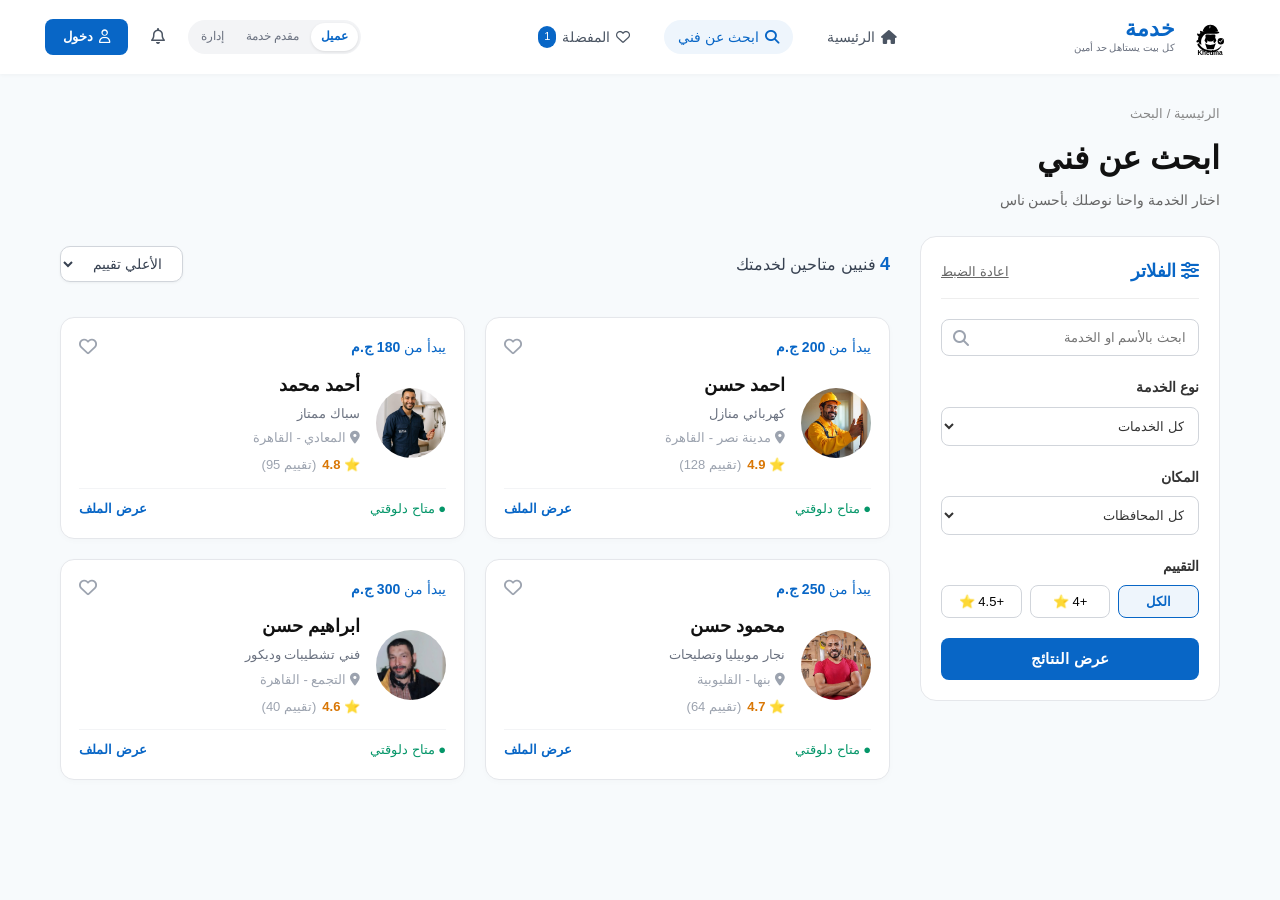
==== frontend/customer/search.html @ f74c96d8 "Add customer frontend pages and update homepage" ====
<!DOCTYPE html>
<html lang="ar" dir="rtl">
<head>
    <meta charset="UTF-8">
    <meta name="viewport" content="width=device-width, initial-scale=1.0">
    <title>Khedma - خدماتك بسهولة</title>
    <link rel="stylesheet" href="https://cdnjs.cloudflare.com/ajax/libs/font-awesome/6.5.0/css/all.min.css">
    <link rel="stylesheet" href="css/style.css">
    <link rel="stylesheet" href="css/search.css">
</head>
<body>
    <header>
        <nav class="navbar">
            <div class="nav-right">
                <a href="index.html" class="logo">
                    <span class="logo-icon"><img src="assests/icons/logo.svg" alt="logo"></span>
                    <div class="logo-text">
                        <span class="brand-name">خدمة</span>
                        <span class="brand-tagline">كل بيت يستاهل حد أمين</span>
                    </div>
                </a>
            </div>

            <ul class="nav-links">
                <li><a href="index.html"><i class="fa-solid fa-house"></i> الرئيسية</a></li>
                <li><a href="search.html" class="active"><i class="fa-solid fa-magnifying-glass"></i> ابحث عن فني</a></li>
                <li><a href="#"><i class="fa-regular fa-heart"></i> المفضلة <span class="badge">1</span></a></li>
            </ul>

            <div class="nav-left">
                <div class="user-role-toggle">
                    <span class="role-btn active">عميل</span>
                    <span class="role-btn">مقدم خدمة</span>
                    <span class="role-btn">إدارة</span>
                </div>
                <a href="#" class="icon-btn"><i class="fa-regular fa-bell"></i></a>
                <a href="#" class="login-button"><i class="fa-regular fa-user"></i> دخول</a>
            </div>
        </nav>
    </header>

    <main class="search-page-container">
        <div class="search-header-title">
            <p class="breadcrumb">الرئيسية / البحث</p>
            <h1>ابحث عن فني</h1>
            <p class="subtitle">اختار الخدمة واحنا نوصلك بأحسن ناس</p>
        </div>
        <div class="search-layout">
            <aside class="filters-sidebar">
                <div class="filter-header">
                    <h3><i class="fa-solid fa-sliders"></i> الفلاتر</h3>
                    <button type="button" id="reset-filters" class="reset-btn">اعادة الضبط</button>
                </div>
                <div class="filter-group">
                    <div class="search-input-wrapper">
                        <i class="fa-solid fa-magnifying-glass"></i>
                        <input type="text" id="search-keyword" placeholder="ابحث بالأسم او الخدمة">
                    </div>
                </div>
                <div class="filter-group">
                    <label for="job-select">نوع الخدمة</label>
                    <select id="job-select">
                        <option value="all">كل الخدمات</option>
                        <option value="كهرباء">كهربائي</option>
                        <option value="سباكة">سباك</option>
                        <option value="نجارة">نجار</option>
                        <option value="نقاشة">نقاش</option>
                    </select>
                </div>
                <div class="filter-group">
                    <label for="location-select">المكان</label>
                    <select id="location-select">
                        <option value="all">كل المحافظات</option>
                        <option value="القاهرة">القاهرة</option>
                        <option value="الجيزة">الجيزة</option>
                        <option value="القليوبية">القليوبية</option>
                    </select>
                </div>
                <div class="filter-group">
                    <label>التقييم</label>
                    <div class="rating-options">
                        <button type="button" class="rating-btn active" data-rating="all">الكل</button>
                        <button type="button" class="rating-btn" data-rating="4">+4 ⭐</button>
                        <button type="button" class="rating-btn" data-rating="4.5">+4.5 ⭐</button>
                    </div>
                </div>
                <button type="button" id="apply-filters-btn" class="apply-btn">عرض النتائج</button>
            </aside>

            <section class="results-section">
                <div class="results-header">
                    <span class="results-count"><strong id="count-number">4</strong> فنيين متاحين لخدمتك</span>
                    <div class="sort-wrapper">
                        <select id="sort-select">
                            <option value="rating">الأعلي تقييم</option>
                            <option value="price-low">الأقل سعر</option>
                            <option value="price-high">الأعلي سعر</option>
                        </select>
                    </div>
                </div>

                <div class="workers-list-grid" id="workers-list">
                    <!-- 1. كارت أحمد حسن (كهربائي) -->
                    <div class="search-worker-card" data-job="كهربائي" data-location="القاهرة" data-price="200" data-rating="4.9">
                        <div class="card-top">
                            <span class="price-tag">يبدأ من <strong>200 ج.م</strong></span>
                            <button type="button" class="fav-btn"><i class="fa-regular fa-heart"></i></button>
                        </div>
                        <div class="card-body">
                            <img src="assests/images/كهربائي.jpeg" alt="فني">
                            <div class="card-info">
                                <h3>احمد حسن</h3>
                                <p class="job-title">كهربائي منازل</p>
                                <p class="location-text"><i class="fa-solid fa-location-dot"></i> مدينة نصر - القاهرة</p>
                                <div class="rating-badge">
                                    <span class="stars">⭐ 4.9</span>
                                    <span class="reviews-count">(تقييم 128)</span>
                                </div>
                            </div>
                        </div>
                        <div class="card-footer">
                            <span class="status-online">● متاح دلوقتي</span>
                            <a href="worker-details.html" onclick="saveWorkerData('أحمد حسن', 'كهربائي منازل', '200', 'assests/images/كهربائي.jpeg', '4.9')" class="view-profile-btn">عرض الملف</a>
                        </div>
                    </div>

                    <!-- 2. كارت أحمد محمد (سباك) -->
                    <div class="search-worker-card" data-job="سباك" data-location="القاهرة" data-price="180" data-rating="4.8">
                        <div class="card-top">
                            <span class="price-tag">يبدأ من <strong>180 ج.م</strong></span>
                            <button type="button" class="fav-btn"><i class="fa-regular fa-heart"></i></button>
                        </div>
                        <div class="card-body">
                            <img src="assests/images/سباك.jpeg" alt="فني">
                            <div class="card-info">
                                <h3>أحمد محمد</h3>
                                <p class="job-title">سباك ممتاز</p>
                                <p class="location-text"><i class="fa-solid fa-location-dot"></i> المعادي - القاهرة</p>
                                <div class="rating-badge">
                                    <span class="stars">⭐ 4.8</span>
                                    <span class="reviews-count">(تقييم 95)</span>
                                </div>
                            </div>
                        </div>
                        <div class="card-footer">
                            <span class="status-online">● متاح دلوقتي</span>
                            <a href="worker-details.html" onclick="saveWorkerData('أحمد محمد', 'سباك ممتاز', '180', 'assests/images/سباك.jpeg', '4.8')" class="view-profile-btn">عرض الملف</a>
                        </div>
                    </div>

                    <!-- 3. كارت محمود حسن (نجار) -->
                    <div class="search-worker-card" data-job="نجار" data-location="القليوبية" data-price="250" data-rating="4.7">
                        <div class="card-top">
                            <span class="price-tag">يبدأ من <strong>250 ج.م</strong></span>
                            <button type="button" class="fav-btn"><i class="fa-regular fa-heart"></i></button>
                        </div>
                        <div class="card-body">
                            <img src="assests/images/نجار.jpeg" alt="فني">
                            <div class="card-info">
                                <h3>محمود حسن</h3>
                                <p class="job-title">نجار موبيليا وتصليحات</p>
                                <p class="location-text"><i class="fa-solid fa-location-dot"></i> بنها - القليوبية</p>
                                <div class="rating-badge">
                                    <span class="stars">⭐ 4.7</span>
                                    <span class="reviews-count">(تقييم 64)</span>
                                </div>
                            </div>
                        </div>
                        <div class="card-footer">
                            <span class="status-online">● متاح دلوقتي</span>
                            <a href="worker-details.html" onclick="saveWorkerData('محمود حسن', 'نجار موبيليا وتصليحات', '250', 'assests/images/نجار.jpeg', '4.7')" class="view-profile-btn">عرض الملف</a>
                        </div>
                    </div>

                    <!-- 4. كارت ابراهيم حسن (نقاش) -->
                    <div class="search-worker-card" data-job="نقاش" data-location="القاهرة" data-price="300" data-rating="4.6">
                        <div class="card-top">
                            <span class="price-tag">يبدأ من <strong>300 ج.م</strong></span>
                            <button type="button" class="fav-btn"><i class="fa-regular fa-heart"></i></button>
                        </div>
                        <div class="card-body">
                            <img src="assests/images/نقاش.jpeg" alt="فني">
                            <div class="card-info">
                                <h3>ابراهيم حسن</h3>
                                <p class="job-title">فني تشطيبات وديكور</p>
                                <p class="location-text"><i class="fa-solid fa-location-dot"></i> التجمع - القاهرة</p>
                                <div class="rating-badge">
                                    <span class="stars">⭐ 4.6</span>
                                    <span class="reviews-count">(تقييم 40)</span>
                                </div>
                            </div>
                        </div>
                        <div class="card-footer">
                            <span class="status-online">● متاح دلوقتي</span>
                            <a href="worker-details.html" onclick="saveWorkerData('ابراهيم حسن', 'فني تشطيبات وديكور', '300', 'assests/images/نقاش.jpeg', '4.6')" class="view-profile-btn">عرض الملف</a>
                        </div>
                    </div>

                </div>
            </section>
        </div>
    </main>

    <script src="js/search.js"></script>
</body>
</html>
---- frontend/customer/css/style.css ----
* {
    margin: 0;
    padding: 0;
    box-sizing: border-box;
}

body {
    font-family: 'Segoe UI', Tahoma, Geneva, Verdana, sans-serif;
    background-color: #f7fafc;
    color: #1f2937;
    line-height: 1.6;
}

a {
    text-decoration: none;
}

.top-bar {
    background-color: #eef5fc;
    text-align: center;
    padding: 8px 15px;
    font-size: 13px;
    color: #0866c6;
    border-bottom: 1px solid #d5e6f8;
}

.top-bar a {
    color: #0866c6;
    font-weight: bold;
    text-decoration: underline;
    margin-right: 5px;
}

header {
    width: 100%;
    background-color: #ffffff;
    box-shadow: 0 1px 4px rgba(0,0,0,0.04);
    position: sticky;
    top: 0;
    z-index: 100;
}

.navbar {
    max-width: 1240px;
    margin: auto;
    display: flex;
    justify-content: space-between;
    align-items: center;
    padding: 12px 25px;
}

.nav-right {
    display: flex;
    align-items: center;
}

.logo {
    display: flex;
    align-items: center;
    gap: 10px;
}

.logo-icon {
    width: 50px;
    height: 50px;
    background-color: white;
    color: white;
    border-radius: 10px;
    display: flex;
    align-items: center;
    justify-content: center;
    font-size: 18px;
}

.brand-name {
    font-size: 22px;
    font-weight: 800;
    color: #0866c6;
    display: block;
    line-height: 1;
}

.brand-tagline {
    font-size: 10px;
    color: #6b7280;
    display: block;
}

.nav-links {
    display: flex;
    align-items: center;
    list-style: none;
    gap: 20px;
}

.nav-links a {
    color: #4b5563;
    font-size: 14px;
    font-weight: 500;
    padding: 6px 14px;
    border-radius: 20px;
    transition: all 0.2s;
    display: flex;
    align-items: center;
    gap: 6px;
}

.nav-links a.active, .nav-links a:hover {
    background-color: #eef5fc;
    color: #0866c6;
}

.badge {
    background-color: #0866c6;
    color: white;
    font-size: 11px;
    padding: 2px 6px;
    border-radius: 10px;
}

.nav-left {
    display: flex;
    align-items: center;
    gap: 15px;
}

.user-role-toggle {
    background-color: #f3f4f6;
    padding: 3px;
    border-radius: 20px;
    display: flex;
    gap: 2px;
}

.role-btn {
    font-size: 12px;
    padding: 4px 10px;
    border-radius: 15px;
    cursor: pointer;
    color: #6b7280;
}

.role-btn.active {
    background-color: #ffffff;
    color: #0866c6;
    font-weight: bold;
    box-shadow: 0 1px 3px rgba(0,0,0,0.1);
}

.icon-btn {
    color: #4b5563;
    font-size: 16px;
    padding: 8px;
    border-radius: 50%;
    transition: background 0.2s;
}

.icon-btn:hover {
    background-color: #f3f4f6;
}

.login-button {
    background-color: #0866c6;
    color: white;
    padding: 8px 18px;
    border-radius: 8px;
    font-size: 13px;
    font-weight: 600;
    display: flex;
    align-items: center;
    gap: 6px;
}

.hero {
    max-width: 1240px;
    margin: 25px auto;
    padding: 0 20px;
}

.hero-container {
    background: linear-gradient(135deg, #0866c6 0%, #05417e 100%);
    border-radius: 24px;
    display: flex;
    flex-direction: row-reverse;
    align-items: center;
    overflow: hidden;
    color: white;
    min-height: 440px;
    box-shadow: 0 10px 25px rgba(8, 102, 198, 0.15);
}

.hero-content {
    width: 55%;
    padding: 50px;
    text-align: right;
}

.hero-badge {
    background-color: rgba(255, 255, 255, 0.15);
    padding: 6px 14px;
    border-radius: 20px;
    font-size: 12px;
    display: inline-block;
    margin-bottom: 20px;
}

.hero-content h1 {
    font-size: 40px;
    line-height: 1.25;
    font-weight: 800;
    margin-bottom: 15px;
}

.hero-content p {
    color: #d6e8fc;
    font-size: 15px;
    line-height: 1.7;
    margin-bottom: 30px;
}

.hero-search {
    background: #ffffff;
    padding: 6px;
    border-radius: 14px;
    display: flex;
    align-items: center;
    gap: 10px;
    box-shadow: 0 4px 15px rgba(0,0,0,0.1);
}

.search-input-group {
    display: flex;
    align-items: center;
    gap: 10px;
    flex: 1;
    padding-right: 12px;
}

.search-input-group i {
    color: #9ca3af;
}

.search-input-group input {
    width: 100%;
    border: none;
    outline: none;
    font-size: 14px;
    color: #333;
}

.hero-search-btn {
    background-color: #05417e;
    color: white;
    border: none;
    padding: 12px 20px;
    border-radius: 10px;
    font-size: 13px;
    font-weight: 600;
    cursor: pointer;
    display: flex;
    align-items: center;
    gap: 8px;
    transition: background 0.2s;
}

.hero-search-btn:hover {
    background-color: #032b53;
}

.hero-features {
    display: flex;
    gap: 15px;
    margin-top: 25px;
    font-size: 12px;
    color: #d6e8fc;
}

.hero-image {
    width: 45%;
    height: 440px;
    position: relative;
}

.hero-image img {
    width: 100%;
    height: 100%;
    object-fit: cover;
    object-position: top center;
}

.verified-badge {
    position: absolute;
    bottom: 30px;
    left: 30px;
    right: auto;
    background: rgba(255, 255, 255, 0.95);
    backdrop-filter: blur(5px);
    padding: 10px 16px;
    border-radius: 14px;
    display: flex;
    align-items: center;
    gap: 10px;
    color: #111;
    box-shadow: 0 4px 15px rgba(0,0,0,0.1);
}

.verified-icon {
    color: #059669;
    font-size: 22px;
}

.verified-text strong {
    display: block;
    font-size: 12px;
}

.verified-text small {
    color: #6b7280;
    font-size: 10px;
}

.stat-badge {
    position: absolute;
    top: 30px;
    right: 30px;
    left: auto;
    background: #0866c6;
    color: white;
    padding: 8px 14px;
    border-radius: 12px;
    text-align: center;
    border: 1px solid rgba(255,255,255,0.2);
}

.stat-badge strong {
    display: block;
    font-size: 16px;
}

.stat-badge small {
    font-size: 9px;
    color: #d6e8fc;
}

.section-container {
    max-width: 1240px;
    margin: auto;
    padding: 50px 20px;
}

.section-header-flex {
    display: flex;
    justify-content: space-between;
    align-items: flex-end;
    margin-bottom: 30px;
}

.sub-title {
    font-size: 13px;
    color: #0866c6;
    font-weight: 600;
    display: block;
    margin-bottom: 4px;
}

.section-title h2 {
    font-size: 26px;
    color: #111827;
}

.view-all-link {
    color: #0866c6;
    font-size: 14px;
    font-weight: 600;
}

.categories-grid {
    display: grid;
    grid-template-columns: repeat(6, 1fr);
    gap: 16px;
}

.category-card {
    background: white;
    border: 1px solid #e5e7eb;
    border-radius: 16px;
    padding: 22px 10px;
    text-align: center;
    display: flex;
    flex-direction: column;
    align-items: center;
    gap: 12px;
    transition: all 0.25s ease;
}

.category-card:hover {
    transform: translateY(-5px);
    border-color: #0866c6;
    box-shadow: 0 8px 20px rgba(0,0,0,0.04);
}

.icon-box {
    width: 50px;
    height: 50px;
    border-radius: 14px;
    display: flex;
    align-items: center;
    justify-content: center;
    font-size: 20px;
}

.blue-bg { background: #eef5fc; color: #0866c6; }
.yellow-bg { background: #fef3c7; color: #d97706; }
.orange-bg { background: #ffedd5; color: #ea580c; }
.purple-bg { background: #f3e8ff; color: #9333ea; }
.green-bg { background: #dcfce7; color: #16a34a; }
.teal-bg { background: #ccfbf1; color: #0d9488; }

.category-card h3 {
    font-size: 14px;
    color: #374151;
}

.workers {
    background-color: #f1f6fb;
}

.workers-grid {
    display: grid;
    grid-template-columns: repeat(3, 1fr);
    gap: 20px;
}

.worker-card {
    background: white;
    border-radius: 16px;
    padding: 20px;
    border: 1px solid #e5e7eb;
    display: flex;
    flex-direction: column;
    gap: 15px;
    transition: transform 0.2s;
}

.worker-card:hover {
    transform: translateY(-4px);
    box-shadow: 0 6px 18px rgba(0,0,0,0.05);
}

.card-head {
    display: flex;
    justify-content: space-between;
    align-items: center;
}

.price-text {
    font-size: 13px;
    color: #6b7280;
}

.price-text strong {
    color: #0866c6;
    font-size: 15px;
}

.like-btn {
    background: #f9fafb;
    border: 1px solid #e5e7eb;
    width: 32px;
    height: 32px;
    border-radius: 50%;
    color: #9ca3af;
    cursor: pointer;
}

.like-btn.liked {
    color: #ef4444;
    background: #fee2e2;
    border-color: #fca5a5;
}

.card-profile {
    display: flex;
    align-items: center;
    gap: 14px;
}

.card-profile img {
    width: 65px;
    height: 65px;
    border-radius: 50%;
    object-fit: cover;
}

.profile-details h3 {
    font-size: 16px;
    color: #111;
}

.online-dot {
    display: inline-block;
    width: 8px;
    height: 8px;
    background: #10b981;
    border-radius: 50%;
    margin-right: 4px;
}

.job-tag {
    font-size: 12px;
    color: #0866c6;
    font-weight: 600;
}

.location-tag {
    font-size: 11px;
    color: #9ca3af;
}

.card-stats {
    display: flex;
    justify-content: space-between;
    font-size: 12px;
    color: #6b7280;
    background: #f9fafb;
    padding: 8px 12px;
    border-radius: 10px;
}

.star { color: #f59e0b; }

.card-action {
    display: flex;
    justify-content: space-between;
    align-items: center;
    padding-top: 5px;
}

.available-status {
    font-size: 11px;
    color: #10b981;
}

.profile-link {
    font-size: 13px;
    color: #0866c6;
    font-weight: bold;
}

.banner-cta {
    padding-bottom: 60px;
}

.cta-box {
    background: #eef5fc;
    border: 1px dashed #0866c6;
    border-radius: 20px;
    padding: 35px 45px;
    display: flex;
    justify-content: space-between;
    align-items: center;
}

.cta-subtitle {
    font-size: 12px;
    color: #0866c6;
    font-weight: bold;
}

.cta-content h2 {
    font-size: 24px;
    color: #111;
    margin: 4px 0;
}

.cta-content p {
    font-size: 13px;
    color: #6b7280;
}

.cta-btn {
    background-color: #0866c6;
    color: white;
    padding: 12px 24px;
    border-radius: 10px;
    font-size: 14px;
    font-weight: bold;
}

@media (max-width: 992px) {
    .hero-container { flex-direction: column; }
    .hero-content, .hero-image { width: 100%; }
    .categories-grid { grid-template-columns: repeat(3, 1fr); }
    .workers-grid { grid-template-columns: 1fr; }
    .cta-box { flex-direction: column; text-align: center; gap: 20px; }
}
---- frontend/customer/css/search.css ----
.search-page-container {
    max-width: 1200px;
    margin: 30px auto;
    padding: 0 20px;
}

.search-header-title {
    margin-bottom: 25px;
    text-align: right;
}

.breadcrumb {
    font-size: 13px;
    color: #888;
    margin-bottom: 8px;
    direction: rtl;
}

.search-header-title h1 {
    font-size: 32px;
    color: #111;
    margin-bottom: 5px;
}

.subtitle {
    font-size: 14px;
    color: #666;
}

.search-layout {
    display: flex;
    gap: 30px;
    align-items: flex-start;
    flex-direction: row;
}

.filters-sidebar {
    width: 300px;
    background: #ffffff;
    border: 1px solid #e5e7eb;
    border-radius: 16px;
    padding: 20px;
    flex-shrink: 0;
    text-align: right;
}

.filter-header {
    display: flex;
    justify-content: space-between;
    align-items: center;
    margin-bottom: 20px;
    padding-bottom: 12px;
    border-bottom: 1px solid #eee;
}

.filter-header h3 {
    font-size: 18px;
    color: #0866c6;
}

.reset-btn {
    background: none;
    border: none;
    color: #666;
    font-size: 13px;
    cursor: pointer;
    text-decoration: underline;
}

.filter-group {
    margin-bottom: 20px;
    text-align: right;
}

.filter-group label {
    display: block;
    font-size: 14px;
    font-weight: 600;
    color: #333;
    margin-bottom: 8px;
}

.search-input-wrapper {
    position: relative;
    display: flex;
    align-items: center;
}

.search-input-wrapper i {
    position: absolute;
    left: 12px;
    color: #9ca3af;
}

.search-input-wrapper input {
    width: 100%;
    padding: 10px 12px 10px 38px;
    border: 1px solid #d1d5db;
    border-radius: 8px;
    outline: none;
    font-size: 13px;
    text-align: right;
}

.filter-group select {
    width: 100%;
    padding: 10px;
    border: 1px solid #d1d5db;
    border-radius: 8px;
    outline: none;
    background: white;
    font-size: 13px;
    color: #333;
    text-align: right;
}

.filter-group input[type="range"] {
    width: 100%;
    accent-color: #0866c6;
}

.rating-options {
    display: flex;
    gap: 8px;
}

.rating-btn {
    flex: 1;
    padding: 8px 0;
    border: 1px solid #d1d5db;
    background: white;
    border-radius: 8px;
    font-size: 13px;
    cursor: pointer;
    transition: 0.2s;
}

.rating-btn.active, .rating-btn:hover {
    background-color: #eef5fc;
    border-color: #0866c6;
    color: #0866c6;
    font-weight: bold;
}

.apply-btn {
    width: 100%;
    background-color: #0866c6;
    color: white;
    border: none;
    padding: 12px;
    border-radius: 8px;
    font-size: 15px;
    font-weight: bold;
    cursor: pointer;
    transition: background 0.2s;
}

.apply-btn:hover {
    background-color: #05417e;
}

.results-section {
    flex: 1;
}

.results-header {
    display: flex;
    justify-content: space-between;
    align-items: center;
    margin-bottom: 25px;
    padding: 10px 0;
}

.results-count {
    font-size: 16px;
    color: #374151;
}

.results-count strong {
    color: #0866c6;
    font-size: 18px;
}

.sort-wrapper {
    display: flex;
    align-items: center;
    gap: 8px;
}

.sort-wrapper select {
    padding: 8px 16px;
    border: 1px solid #d1d5db;
    border-radius: 10px;
    background-color: #ffffff;
    font-size: 14px;
    color: #374151;
    outline: none;
    cursor: pointer;
    text-align: right;
    transition: all 0.2s ease;
    box-shadow: 0 1px 3px rgba(0,0,0,0.05);
}

.sort-wrapper select:hover {
    border-color: #0866c6;
}

.sort-wrapper select:focus {
    border-color: #0866c6;
    box-shadow: 0 0 0 3px rgba(8, 102, 198, 0.1);
}

.workers-list-grid {
    display: grid;
    grid-template-columns: repeat(2, 1fr);
    gap: 20px;
}

.search-worker-card {
    background: white;
    border: 1px solid #e5e7eb;
    border-radius: 14px;
    padding: 18px;
    display: flex;
    flex-direction: column;
    gap: 12px;
    box-shadow: 0 2px 6px rgba(0,0,0,0.02);
    transition: transform 0.2s;
}

.search-worker-card:hover {
    transform: translateY(-3px);
    box-shadow: 0 4px 12px rgba(0,0,0,0.06);
}

.card-top {
    display: flex;
    justify-content: space-between;
    align-items: center;
}

.price-tag {
    font-size: 14px;
    color: #0866c6;
}

.fav-btn {
    background: none;
    border: none;
    font-size: 18px;
    color: #9ca3af;
    cursor: pointer;
}

.card-body {
    display: flex;
    gap: 16px;
    align-items: center;
}

.card-body img {
    width: 70px;
    height: 70px;
    border-radius: 50%;
    object-fit: cover;
}

.card-info {
    text-align: right;
    flex: 1;
}

.card-info h3 {
    font-size: 18px;
    color: #111;
    margin-bottom: 4px;
}

.job-title {
    font-size: 13px;
    color: #6b7280;
    margin-bottom: 4px;
}

.location-text {
    font-size: 13px;
    color: #9ca3af;
    margin-bottom: 6px;
}

.rating-badge {
    display: flex;
    gap: 6px;
    font-size: 13px;
    justify-content: flex-start;
}

.stars {
    color: #d97706;
    font-weight: bold;
}

.reviews-count {
    color: #9ca3af;
}

.card-footer {
    display: flex;
    justify-content: space-between;
    align-items: center;
    border-top: 1px solid #f3f4f6;
    padding-top: 10px;
    font-size: 13px;
}

.status-online {
    color: #059669;
}

.view-profile-btn {
    color: #0866c6;
    font-weight: bold;
    text-decoration: none;
}

@media (max-width: 850px) {
    .search-layout {
        flex-direction: column;
    }
    .filters-sidebar {
        width: 100%;
    }
    .workers-list-grid {
        grid-template-columns: 1fr;
    }
}
/* تثبيت اتجاه الـ Navbar في صفحة البحث ليكون مطابقاً للرئيسية */
.navbar {
    display: flex;
    flex-direction: row !important;
    justify-content: space-between !important;
    align-items: center;
}
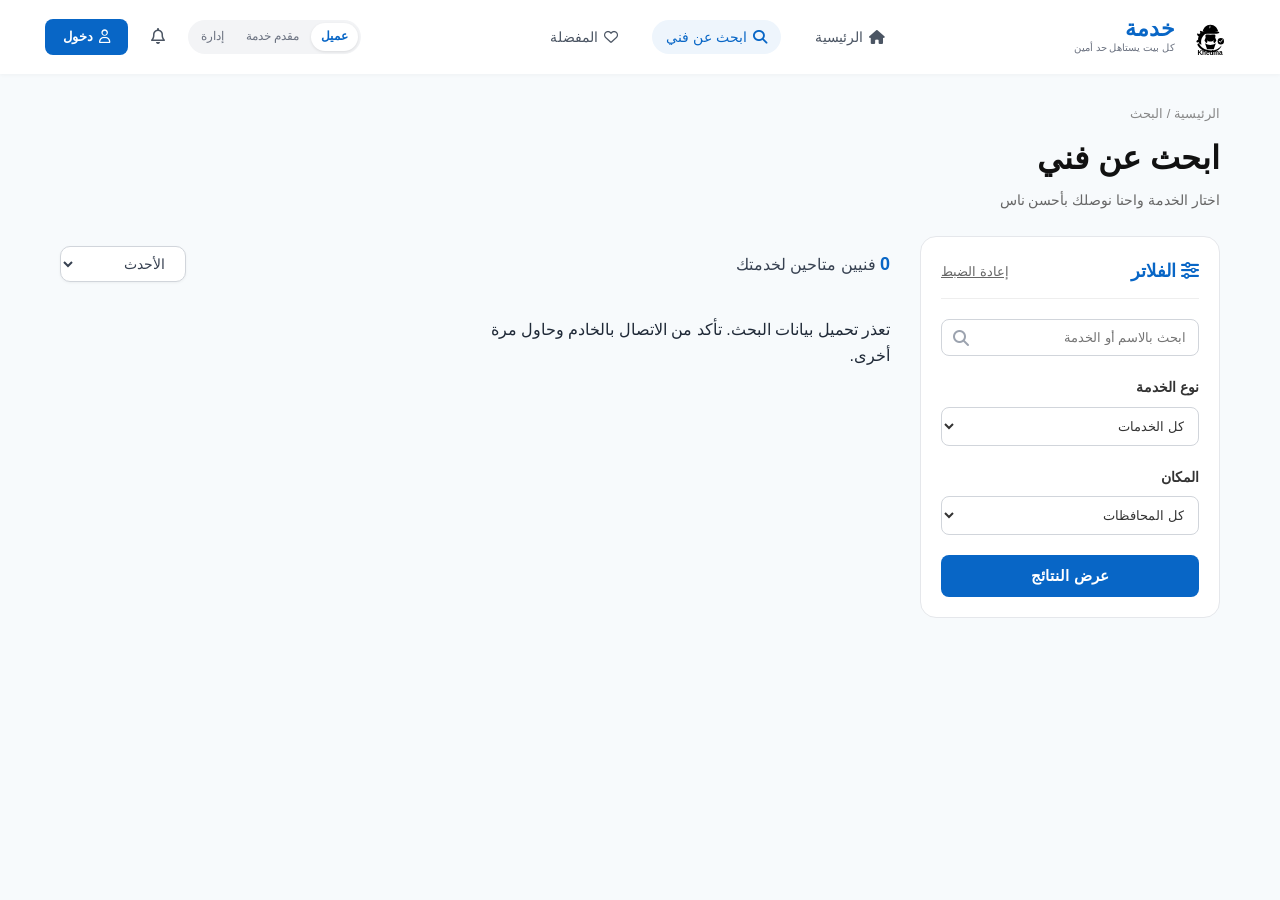
==== commit 29d7cb00: "Complete customer frontend and backend features" ====
--- a/frontend/customer/search.html
+++ b/frontend/customer/search.html
@@ -1,19 +1,24 @@
+
 <!DOCTYPE html>
 <html lang="ar" dir="rtl">
 <head>
     <meta charset="UTF-8">
     <meta name="viewport" content="width=device-width, initial-scale=1.0">
     <title>Khedma - خدماتك بسهولة</title>
+
     <link rel="stylesheet" href="https://cdnjs.cloudflare.com/ajax/libs/font-awesome/6.5.0/css/all.min.css">
     <link rel="stylesheet" href="css/style.css">
     <link rel="stylesheet" href="css/search.css">
 </head>
 <body>
+
     <header>
         <nav class="navbar">
             <div class="nav-right">
                 <a href="index.html" class="logo">
-                    <span class="logo-icon"><img src="assests/icons/logo.svg" alt="logo"></span>
+                    <span class="logo-icon">
+                        <img src="assests/icons/logo.svg" alt="logo">
+                    </span>
                     <div class="logo-text">
                         <span class="brand-name">خدمة</span>
                         <span class="brand-tagline">كل بيت يستاهل حد أمين</span>
@@ -24,7 +29,7 @@
             <ul class="nav-links">
                 <li><a href="index.html"><i class="fa-solid fa-house"></i> الرئيسية</a></li>
                 <li><a href="search.html" class="active"><i class="fa-solid fa-magnifying-glass"></i> ابحث عن فني</a></li>
-                <li><a href="#"><i class="fa-regular fa-heart"></i> المفضلة <span class="badge">1</span></a></li>
+                <li><a href="#"><i class="fa-regular fa-heart"></i> المفضلة</a></li>
             </ul>
 
             <div class="nav-left">
@@ -33,174 +38,95 @@
                     <span class="role-btn">مقدم خدمة</span>
                     <span class="role-btn">إدارة</span>
                 </div>
-                <a href="#" class="icon-btn"><i class="fa-regular fa-bell"></i></a>
-                <a href="#" class="login-button"><i class="fa-regular fa-user"></i> دخول</a>
+
+                <a href="#" class="icon-btn">
+                    <i class="fa-regular fa-bell"></i>
+                </a>
+
+                <a href="#" class="login-button">
+                    <i class="fa-regular fa-user"></i> دخول
+                </a>
             </div>
         </nav>
     </header>
 
     <main class="search-page-container">
+
         <div class="search-header-title">
             <p class="breadcrumb">الرئيسية / البحث</p>
             <h1>ابحث عن فني</h1>
             <p class="subtitle">اختار الخدمة واحنا نوصلك بأحسن ناس</p>
         </div>
+
         <div class="search-layout">
+
             <aside class="filters-sidebar">
+
                 <div class="filter-header">
                     <h3><i class="fa-solid fa-sliders"></i> الفلاتر</h3>
-                    <button type="button" id="reset-filters" class="reset-btn">اعادة الضبط</button>
+                    <button type="button" id="reset-filters" class="reset-btn">
+                        إعادة الضبط
+                    </button>
                 </div>
+
                 <div class="filter-group">
                     <div class="search-input-wrapper">
                         <i class="fa-solid fa-magnifying-glass"></i>
-                        <input type="text" id="search-keyword" placeholder="ابحث بالأسم او الخدمة">
+                        <input
+                            type="text"
+                            id="search-keyword"
+                            placeholder="ابحث بالاسم أو الخدمة"
+                        >
                     </div>
                 </div>
+
                 <div class="filter-group">
                     <label for="job-select">نوع الخدمة</label>
                     <select id="job-select">
                         <option value="all">كل الخدمات</option>
-                        <option value="كهرباء">كهربائي</option>
-                        <option value="سباكة">سباك</option>
-                        <option value="نجارة">نجار</option>
-                        <option value="نقاشة">نقاش</option>
                     </select>
                 </div>
+
                 <div class="filter-group">
                     <label for="location-select">المكان</label>
                     <select id="location-select">
                         <option value="all">كل المحافظات</option>
-                        <option value="القاهرة">القاهرة</option>
-                        <option value="الجيزة">الجيزة</option>
-                        <option value="القليوبية">القليوبية</option>
                     </select>
                 </div>
-                <div class="filter-group">
-                    <label>التقييم</label>
-                    <div class="rating-options">
-                        <button type="button" class="rating-btn active" data-rating="all">الكل</button>
-                        <button type="button" class="rating-btn" data-rating="4">+4 ⭐</button>
-                        <button type="button" class="rating-btn" data-rating="4.5">+4.5 ⭐</button>
-                    </div>
-                </div>
-                <button type="button" id="apply-filters-btn" class="apply-btn">عرض النتائج</button>
+
+                <button type="button" id="apply-filters-btn" class="apply-btn">
+                    عرض النتائج
+                </button>
+
             </aside>
 
             <section class="results-section">
+
                 <div class="results-header">
-                    <span class="results-count"><strong id="count-number">4</strong> فنيين متاحين لخدمتك</span>
+                    <span class="results-count">
+                        <strong id="count-number">0</strong>
+                        فنيين متاحين لخدمتك
+                    </span>
+
                     <div class="sort-wrapper">
                         <select id="sort-select">
-                            <option value="rating">الأعلي تقييم</option>
-                            <option value="price-low">الأقل سعر</option>
-                            <option value="price-high">الأعلي سعر</option>
+                            <option value="newest">الأحدث</option>
+                            <option value="price_low">الأقل سعرًا</option>
+                            <option value="price_high">الأعلى سعرًا</option>
                         </select>
                     </div>
                 </div>
 
                 <div class="workers-list-grid" id="workers-list">
-                    <!-- 1. كارت أحمد حسن (كهربائي) -->
-                    <div class="search-worker-card" data-job="كهربائي" data-location="القاهرة" data-price="200" data-rating="4.9">
-                        <div class="card-top">
-                            <span class="price-tag">يبدأ من <strong>200 ج.م</strong></span>
-                            <button type="button" class="fav-btn"><i class="fa-regular fa-heart"></i></button>
-                        </div>
-                        <div class="card-body">
-                            <img src="assests/images/كهربائي.jpeg" alt="فني">
-                            <div class="card-info">
-                                <h3>احمد حسن</h3>
-                                <p class="job-title">كهربائي منازل</p>
-                                <p class="location-text"><i class="fa-solid fa-location-dot"></i> مدينة نصر - القاهرة</p>
-                                <div class="rating-badge">
-                                    <span class="stars">⭐ 4.9</span>
-                                    <span class="reviews-count">(تقييم 128)</span>
-                                </div>
-                            </div>
-                        </div>
-                        <div class="card-footer">
-                            <span class="status-online">● متاح دلوقتي</span>
-                            <a href="worker-details.html" onclick="saveWorkerData('أحمد حسن', 'كهربائي منازل', '200', 'assests/images/كهربائي.jpeg', '4.9')" class="view-profile-btn">عرض الملف</a>
-                        </div>
-                    </div>
+                    <p id="workers-message">جاري تحميل الفنيين...</p>
+                </div>
 
-                    <!-- 2. كارت أحمد محمد (سباك) -->
-                    <div class="search-worker-card" data-job="سباك" data-location="القاهرة" data-price="180" data-rating="4.8">
-                        <div class="card-top">
-                            <span class="price-tag">يبدأ من <strong>180 ج.م</strong></span>
-                            <button type="button" class="fav-btn"><i class="fa-regular fa-heart"></i></button>
-                        </div>
-                        <div class="card-body">
-                            <img src="assests/images/سباك.jpeg" alt="فني">
-                            <div class="card-info">
-                                <h3>أحمد محمد</h3>
-                                <p class="job-title">سباك ممتاز</p>
-                                <p class="location-text"><i class="fa-solid fa-location-dot"></i> المعادي - القاهرة</p>
-                                <div class="rating-badge">
-                                    <span class="stars">⭐ 4.8</span>
-                                    <span class="reviews-count">(تقييم 95)</span>
-                                </div>
-                            </div>
-                        </div>
-                        <div class="card-footer">
-                            <span class="status-online">● متاح دلوقتي</span>
-                            <a href="worker-details.html" onclick="saveWorkerData('أحمد محمد', 'سباك ممتاز', '180', 'assests/images/سباك.jpeg', '4.8')" class="view-profile-btn">عرض الملف</a>
-                        </div>
-                    </div>
+            </section>
 
-                    <!-- 3. كارت محمود حسن (نجار) -->
-                    <div class="search-worker-card" data-job="نجار" data-location="القليوبية" data-price="250" data-rating="4.7">
-                        <div class="card-top">
-                            <span class="price-tag">يبدأ من <strong>250 ج.م</strong></span>
-                            <button type="button" class="fav-btn"><i class="fa-regular fa-heart"></i></button>
-                        </div>
-                        <div class="card-body">
-                            <img src="assests/images/نجار.jpeg" alt="فني">
-                            <div class="card-info">
-                                <h3>محمود حسن</h3>
-                                <p class="job-title">نجار موبيليا وتصليحات</p>
-                                <p class="location-text"><i class="fa-solid fa-location-dot"></i> بنها - القليوبية</p>
-                                <div class="rating-badge">
-                                    <span class="stars">⭐ 4.7</span>
-                                    <span class="reviews-count">(تقييم 64)</span>
-                                </div>
-                            </div>
-                        </div>
-                        <div class="card-footer">
-                            <span class="status-online">● متاح دلوقتي</span>
-                            <a href="worker-details.html" onclick="saveWorkerData('محمود حسن', 'نجار موبيليا وتصليحات', '250', 'assests/images/نجار.jpeg', '4.7')" class="view-profile-btn">عرض الملف</a>
-                        </div>
-                    </div>
-
-                    <!-- 4. كارت ابراهيم حسن (نقاش) -->
-                    <div class="search-worker-card" data-job="نقاش" data-location="القاهرة" data-price="300" data-rating="4.6">
-                        <div class="card-top">
-                            <span class="price-tag">يبدأ من <strong>300 ج.م</strong></span>
-                            <button type="button" class="fav-btn"><i class="fa-regular fa-heart"></i></button>
-                        </div>
-                        <div class="card-body">
-                            <img src="assests/images/نقاش.jpeg" alt="فني">
-                            <div class="card-info">
-                                <h3>ابراهيم حسن</h3>
-                                <p class="job-title">فني تشطيبات وديكور</p>
-                                <p class="location-text"><i class="fa-solid fa-location-dot"></i> التجمع - القاهرة</p>
-                                <div class="rating-badge">
-                                    <span class="stars">⭐ 4.6</span>
-                                    <span class="reviews-count">(تقييم 40)</span>
-                                </div>
-                            </div>
-                        </div>
-                        <div class="card-footer">
-                            <span class="status-online">● متاح دلوقتي</span>
-                            <a href="worker-details.html" onclick="saveWorkerData('ابراهيم حسن', 'فني تشطيبات وديكور', '300', 'assests/images/نقاش.jpeg', '4.6')" class="view-profile-btn">عرض الملف</a>
-                        </div>
-                    </div>
-
-                </div>
-            </section>
         </div>
     </main>
 
     <script src="js/search.js"></script>
+
 </body>
-</html>+</html>
--- a/frontend/customer/css/style.css
+++ b/frontend/customer/css/style.css
@@ -1,3 +1,4 @@
+
 * {
     margin: 0;
     padding: 0;
@@ -593,4 +594,33 @@
     .categories-grid { grid-template-columns: repeat(3, 1fr); }
     .workers-grid { grid-template-columns: 1fr; }
     .cta-box { flex-direction: column; text-align: center; gap: 20px; }
-}+}
+
+/* Dynamic workers loaded from the backend */
+.worker-avatar-placeholder {
+    width: 65px;
+    height: 65px;
+    border-radius: 50%;
+    flex: 0 0 65px;
+    display: flex;
+    align-items: center;
+    justify-content: center;
+    background: #eef5fc;
+    color: #0866c6;
+    font-size: 25px;
+    font-weight: 800;
+}
+
+.home-workers-message {
+    grid-column: 1 / -1;
+    text-align: center;
+    padding: 28px 16px;
+    color: #6b7280;
+    background: #fff;
+    border: 1px solid #e5e7eb;
+    border-radius: 14px;
+}
+
+.worker-card .card-profile img {
+    flex: 0 0 65px;
+}
--- a/frontend/customer/css/search.css
+++ b/frontend/customer/css/search.css
@@ -1,3 +1,4 @@
+
 .search-page-container {
     max-width: 1200px;
     margin: 30px auto;
@@ -33,6 +34,8 @@
     align-items: flex-start;
     flex-direction: row;
 }
+
+/* Filters Sidebar */
 
 .filters-sidebar {
     width: 300px;
@@ -100,6 +103,12 @@
     outline: none;
     font-size: 13px;
     text-align: right;
+    box-sizing: border-box;
+}
+
+.search-input-wrapper input:focus {
+    border-color: #0866c6;
+    box-shadow: 0 0 0 3px rgba(8, 102, 198, 0.1);
 }
 
 .filter-group select {
@@ -112,34 +121,11 @@
     font-size: 13px;
     color: #333;
     text-align: right;
-}
-
-.filter-group input[type="range"] {
-    width: 100%;
-    accent-color: #0866c6;
-}
-
-.rating-options {
-    display: flex;
-    gap: 8px;
-}
-
-.rating-btn {
-    flex: 1;
-    padding: 8px 0;
-    border: 1px solid #d1d5db;
-    background: white;
-    border-radius: 8px;
-    font-size: 13px;
     cursor: pointer;
-    transition: 0.2s;
-}
-
-.rating-btn.active, .rating-btn:hover {
-    background-color: #eef5fc;
+}
+
+.filter-group select:focus {
     border-color: #0866c6;
-    color: #0866c6;
-    font-weight: bold;
 }
 
 .apply-btn {
@@ -152,15 +138,18 @@
     font-size: 15px;
     font-weight: bold;
     cursor: pointer;
-    transition: background 0.2s;
+    transition: background-color 0.2s;
 }
 
 .apply-btn:hover {
     background-color: #05417e;
 }
 
+/* Results Section */
+
 .results-section {
     flex: 1;
+    min-width: 0;
 }
 
 .results-header {
@@ -169,6 +158,7 @@
     align-items: center;
     margin-bottom: 25px;
     padding: 10px 0;
+    gap: 12px;
 }
 
 .results-count {
@@ -198,21 +188,23 @@
     cursor: pointer;
     text-align: right;
     transition: all 0.2s ease;
-    box-shadow: 0 1px 3px rgba(0,0,0,0.05);
-}
-
-.sort-wrapper select:hover {
-    border-color: #0866c6;
-}
-
+    box-shadow: 0 1px 3px rgba(0, 0, 0, 0.05);
+}
+
+.sort-wrapper select:hover,
 .sort-wrapper select:focus {
     border-color: #0866c6;
+}
+
+.sort-wrapper select:focus {
     box-shadow: 0 0 0 3px rgba(8, 102, 198, 0.1);
 }
+
+/* Workers Grid */
 
 .workers-list-grid {
     display: grid;
-    grid-template-columns: repeat(2, 1fr);
+    grid-template-columns: repeat(2, minmax(0, 1fr));
     gap: 20px;
 }
 
@@ -224,14 +216,16 @@
     display: flex;
     flex-direction: column;
     gap: 12px;
-    box-shadow: 0 2px 6px rgba(0,0,0,0.02);
-    transition: transform 0.2s;
+    box-shadow: 0 2px 6px rgba(0, 0, 0, 0.02);
+    transition: transform 0.2s, box-shadow 0.2s;
 }
 
 .search-worker-card:hover {
     transform: translateY(-3px);
-    box-shadow: 0 4px 12px rgba(0,0,0,0.06);
-}
+    box-shadow: 0 4px 12px rgba(0, 0, 0, 0.06);
+}
+
+/* Card Top */
 
 .card-top {
     display: flex;
@@ -244,13 +238,11 @@
     color: #0866c6;
 }
 
-.fav-btn {
-    background: none;
-    border: none;
-    font-size: 18px;
-    color: #9ca3af;
-    cursor: pointer;
-}
+.price-tag strong {
+    font-weight: bold;
+}
+
+/* Card Body */
 
 .card-body {
     display: flex;
@@ -263,11 +255,13 @@
     height: 70px;
     border-radius: 50%;
     object-fit: cover;
+    flex-shrink: 0;
 }
 
 .card-info {
     text-align: right;
     flex: 1;
+    min-width: 0;
 }
 
 .card-info h3 {
@@ -288,56 +282,80 @@
     margin-bottom: 6px;
 }
 
-.rating-badge {
-    display: flex;
-    gap: 6px;
-    font-size: 13px;
-    justify-content: flex-start;
-}
-
-.stars {
-    color: #d97706;
-    font-weight: bold;
-}
-
-.reviews-count {
-    color: #9ca3af;
-}
+/* Card Footer */
 
 .card-footer {
     display: flex;
-    justify-content: space-between;
+    justify-content: flex-end;
     align-items: center;
     border-top: 1px solid #f3f4f6;
     padding-top: 10px;
     font-size: 13px;
-}
-
-.status-online {
-    color: #059669;
 }
 
 .view-profile-btn {
     color: #0866c6;
     font-weight: bold;
     text-decoration: none;
-}
+    transition: color 0.2s;
+}
+
+.view-profile-btn:hover {
+    color: #05417e;
+    text-decoration: underline;
+}
+
+/* Navbar */
+
+.navbar {
+    display: flex;
+    flex-direction: row !important;
+    justify-content: space-between !important;
+    align-items: center;
+}
+
+/* Responsive */
 
 @media (max-width: 850px) {
+
     .search-layout {
         flex-direction: column;
     }
+
     .filters-sidebar {
         width: 100%;
-    }
+        box-sizing: border-box;
+    }
+
+    .results-section {
+        width: 100%;
+    }
+
     .workers-list-grid {
         grid-template-columns: 1fr;
     }
 }
-/* تثبيت اتجاه الـ Navbar في صفحة البحث ليكون مطابقاً للرئيسية */
-.navbar {
-    display: flex;
-    flex-direction: row !important;
-    justify-content: space-between !important;
-    align-items: center;
-}+
+@media (max-width: 480px) {
+
+    .search-page-container {
+        padding: 0 12px;
+    }
+
+    .search-header-title h1 {
+        font-size: 26px;
+    }
+
+    .results-header {
+        align-items: flex-start;
+        flex-direction: column;
+    }
+
+    .card-body {
+        gap: 12px;
+    }
+
+    .card-info h3 {
+        font-size: 16px;
+    }
+}
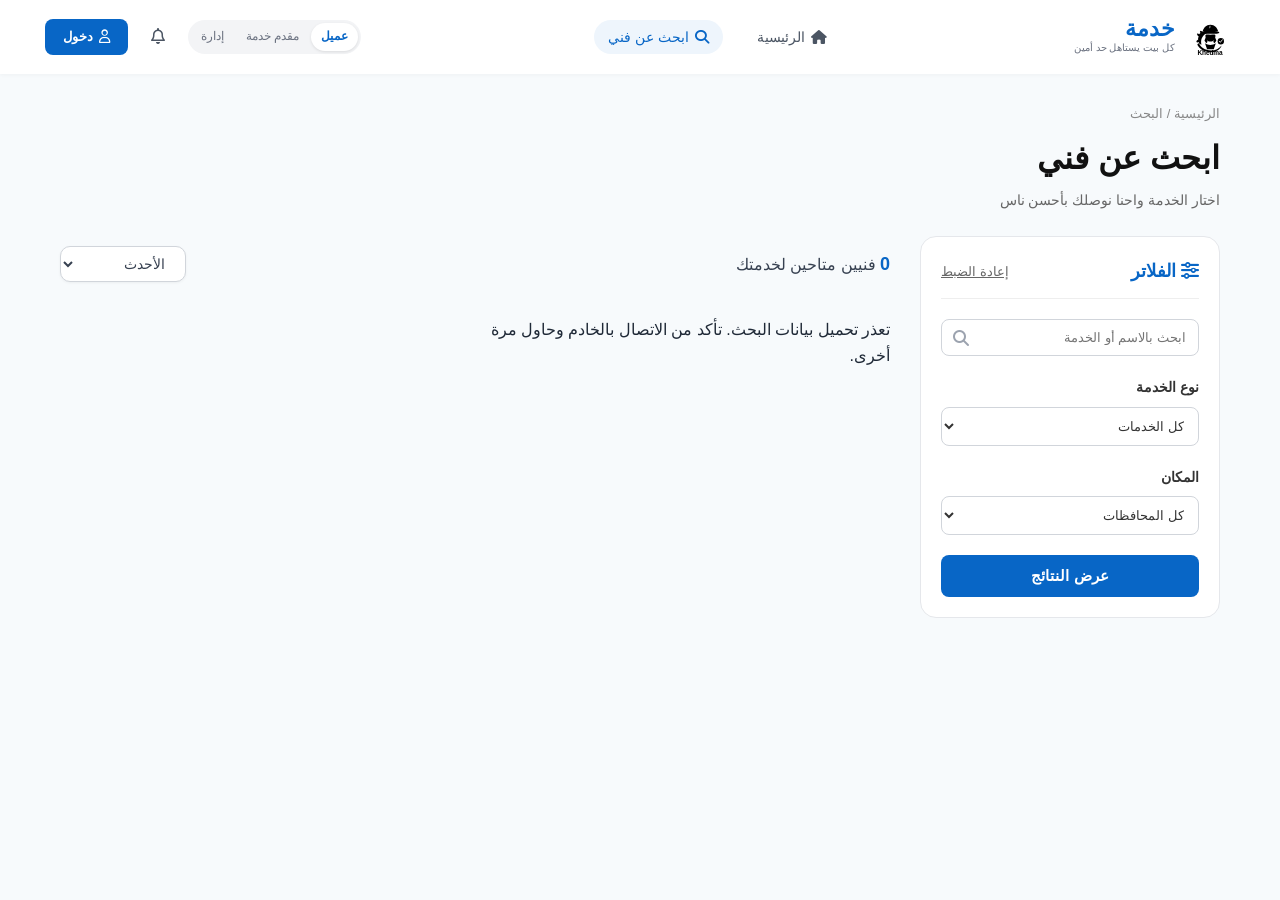
==== commit 64842f48: "Add my changes" ====
--- a/frontend/customer/search.html
+++ b/frontend/customer/search.html
@@ -29,7 +29,6 @@
             <ul class="nav-links">
                 <li><a href="index.html"><i class="fa-solid fa-house"></i> الرئيسية</a></li>
                 <li><a href="search.html" class="active"><i class="fa-solid fa-magnifying-glass"></i> ابحث عن فني</a></li>
-                <li><a href="#"><i class="fa-regular fa-heart"></i> المفضلة</a></li>
             </ul>
 
             <div class="nav-left">
@@ -43,7 +42,7 @@
                     <i class="fa-regular fa-bell"></i>
                 </a>
 
-                <a href="#" class="login-button">
+                <a href="../pages/login.html" class="login-button">
                     <i class="fa-regular fa-user"></i> دخول
                 </a>
             </div>
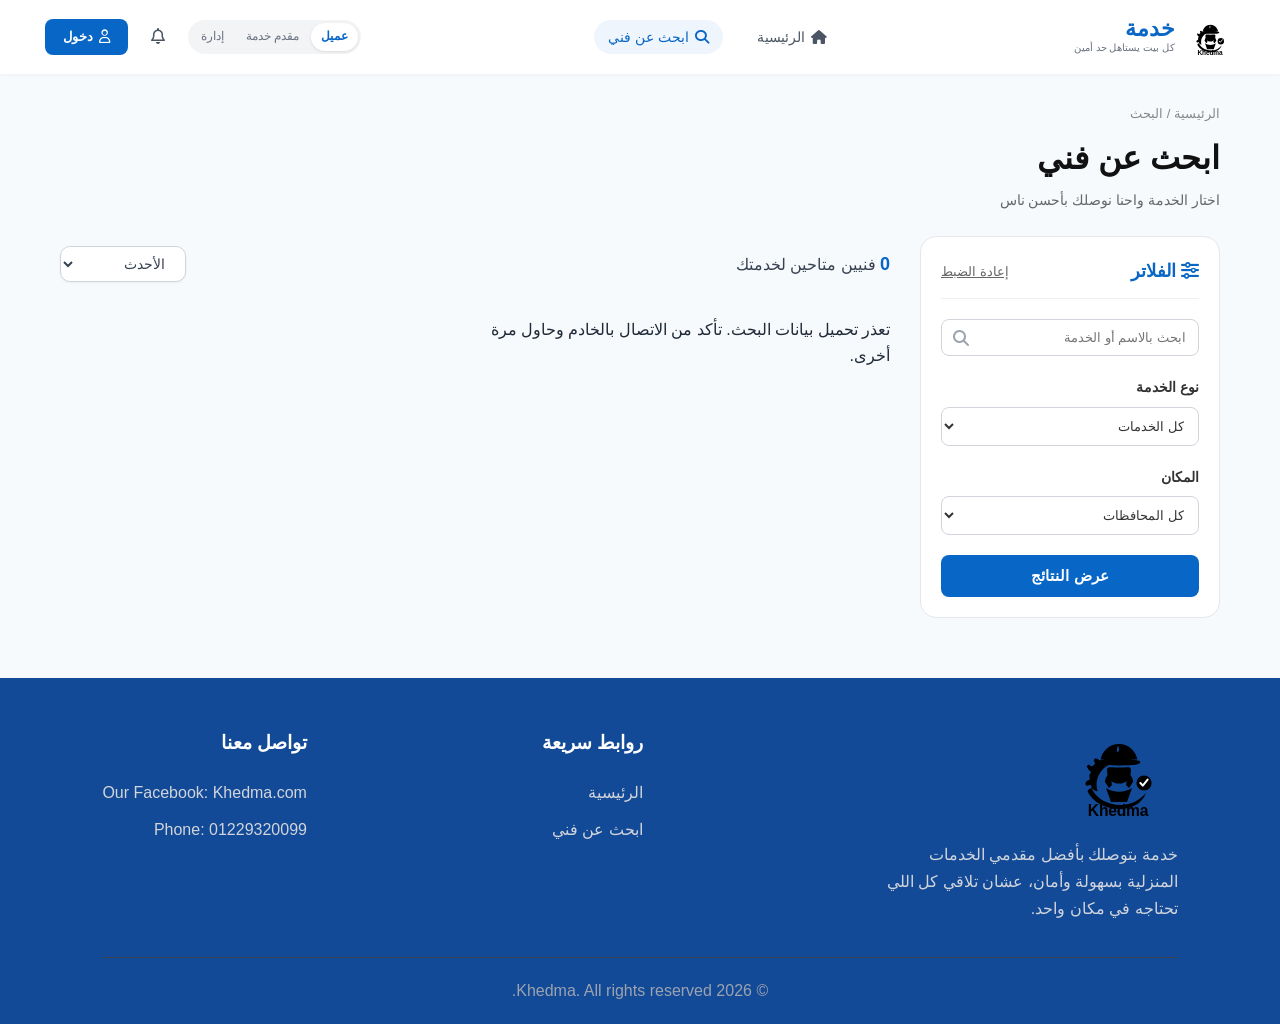
==== commit 3d65feaa: "Add my changes" ====
--- a/frontend/customer/search.html
+++ b/frontend/customer/search.html
@@ -9,6 +9,7 @@
     <link rel="stylesheet" href="https://cdnjs.cloudflare.com/ajax/libs/font-awesome/6.5.0/css/all.min.css">
     <link rel="stylesheet" href="css/style.css">
     <link rel="stylesheet" href="css/search.css">
+    <link rel="stylesheet" href="css/footer.css">
 </head>
 <body>
 
@@ -124,7 +125,9 @@
 
         </div>
     </main>
+     <div id="footer"></div>
 
+    <script src="js/footer.js"></script>
     <script src="js/search.js"></script>
 
 </body>
--- a/frontend/customer/css/footer.css
+++ b/frontend/customer/css/footer.css
@@ -0,0 +1,62 @@
+.main-footer {
+    background-color: #124a97;
+    color: #fff;
+    padding: 50px 8% 20px;
+    margin-top: 60px;
+}
+
+.footer-container {
+    display: flex;
+    justify-content: space-between;
+    align-items: flex-start;
+    flex-wrap: wrap;
+    gap: 30px;
+}
+
+.footer-about {
+    max-width: 300px;
+}
+
+.footer-about img {
+    width: 120px;
+    margin-bottom: 15px;
+}
+
+.footer-about p {
+    color: #d1d5db;
+    line-height: 1.7;
+}
+
+.footer-links,
+.footer-contact {
+    display: flex;
+    flex-direction: column;
+    gap: 12px;
+}
+
+.footer-links h3,
+.footer-contact h3 {
+    margin-bottom: 10px;
+}
+
+.footer-links a {
+    color: #d1d5db;
+    text-decoration: none;
+    transition: 0.3s;
+}
+
+.footer-links a:hover {
+    color: #fff;
+}
+
+.footer-contact p {
+    color: #d1d5db;
+}
+
+.footer-bottom {
+    text-align: center;
+    border-top: 1px solid #374151;
+    margin-top: 35px;
+    padding-top: 20px;
+    color: #9ca3af;
+}
